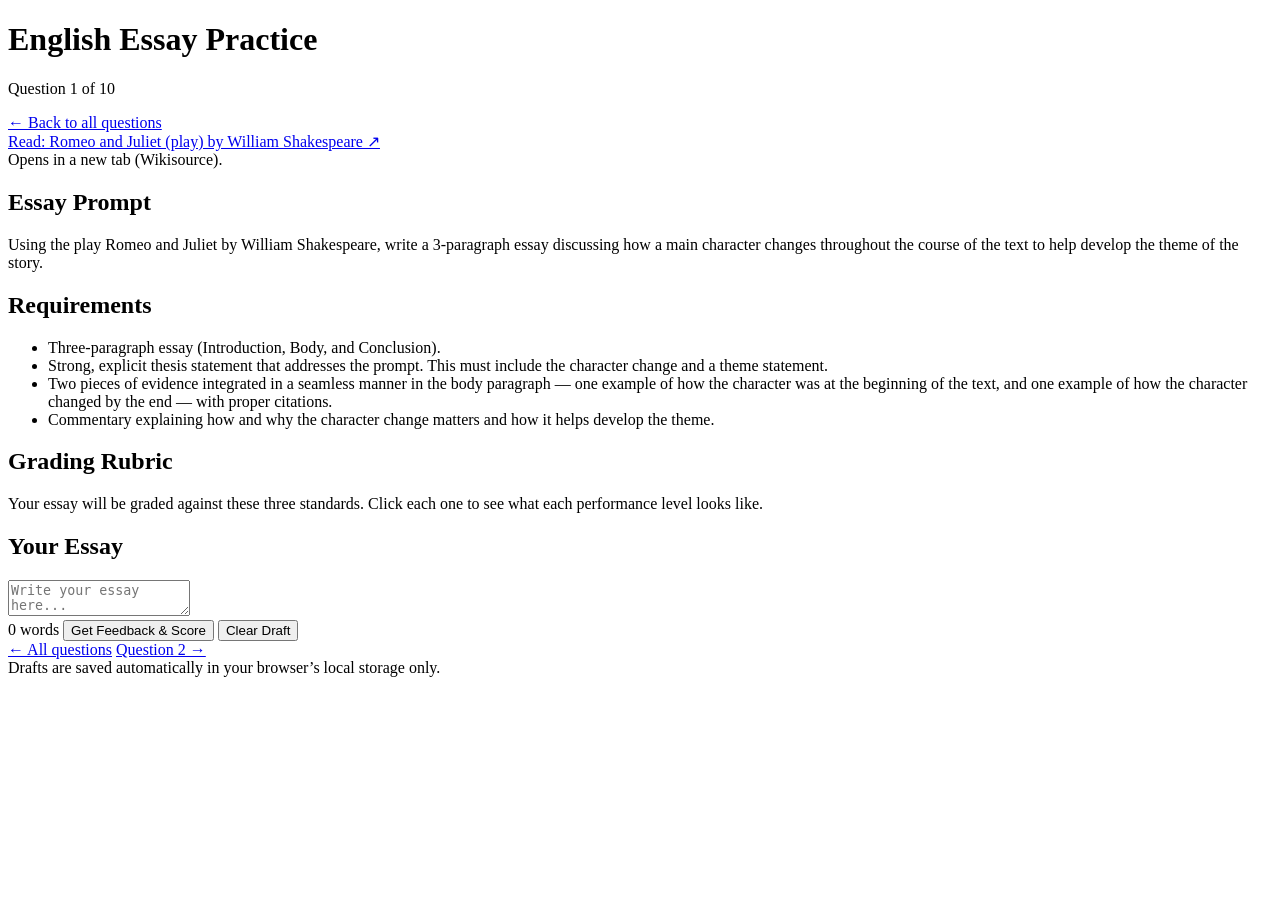
==== q1.html @ cc08bafa "Add files via upload" ====
<!DOCTYPE html>
<html lang="en">
<head>
<meta charset="UTF-8">
<meta name="viewport" content="width=device-width, initial-scale=1.0">
<title>Question 1: Romeo and Juliet - English Essay Practice</title>
<link rel="stylesheet" href="../css/style.css">
</head>
<body>
<header class="site-header">
  <h1>English Essay Practice</h1>
  <p>Question 1 of 10</p>
</header>
<main>
  <a class="back-link" href="../index.html">&larr; Back to all questions</a>

  <div class="text-link-box">
    <a class="story-link" href="https://en.wikisource.org/wiki/Romeo_and_Juliet" target="_blank" rel="noopener">Read: Romeo and Juliet (play) by William Shakespeare &#8599;</a>
    <div class="meta">Opens in a new tab (Wikisource).</div>
  </div>

  <div class="prompt-box">
    <h2>Essay Prompt</h2>
    <p>Using the play Romeo and Juliet by William Shakespeare, write a 3-paragraph essay discussing how a main character changes throughout the course of the text to help develop the theme of the story.</p>
  </div>

  <div class="requirements">
    <h2>Requirements</h2>
    <ul>
      <li>Three-paragraph essay (Introduction, Body, and Conclusion).</li>
      <li>Strong, explicit thesis statement that addresses the prompt. This must include the character change and a theme statement.</li>
      <li>Two pieces of evidence integrated in a seamless manner in the body paragraph &mdash; one example of how the character was at the beginning of the text, and one example of how the character changed by the end &mdash; with proper citations.</li>
      <li>Commentary explaining how and why the character change matters and how it helps develop the theme.</li>
    </ul>
  </div>

  <div class="rubric-section">
    <h2>Grading Rubric</h2>
    <p>Your essay will be graded against these three standards. Click each one to see what each performance level looks like.</p>
    <div id="rubric-container"></div>
  </div>

  <div class="essay-section">
    <h2>Your Essay</h2>
    <textarea id="essay" placeholder="Write your essay here..."></textarea>
    <div class="essay-controls">
      <span class="word-count" id="word-count">0 words</span>
      <button class="action-btn" id="copy-feedback-btn">Get Feedback &amp; Score</button>
      <button class="action-btn secondary" id="clear-btn">Clear Draft</button>
    </div>
    <div class="save-status" id="save-status"></div>
  </div>

  <div class="nav-buttons">
    <span><a href="../index.html">&larr; All questions</a></span>
    <span><a href="q2.html">Question 2 &rarr;</a></span>
  </div>
</main>
<footer>Drafts are saved automatically in your browser&rsquo;s local storage only.</footer>
<div class="toast" id="toast"></div>

<script>
  window.QUESTION_ID = "q1";
  window.QUESTION_PROMPT = "Using the play Romeo and Juliet by William Shakespeare, write a 3-paragraph essay discussing how a main character changes throughout the course of the text to help develop the theme of the story.";
</script>
<script src="../js/rubric.js"></script>
<script>
  window.renderRubric(document.getElementById("rubric-container"));
</script>
<script src="../js/script.js"></script>
</body>
</html>
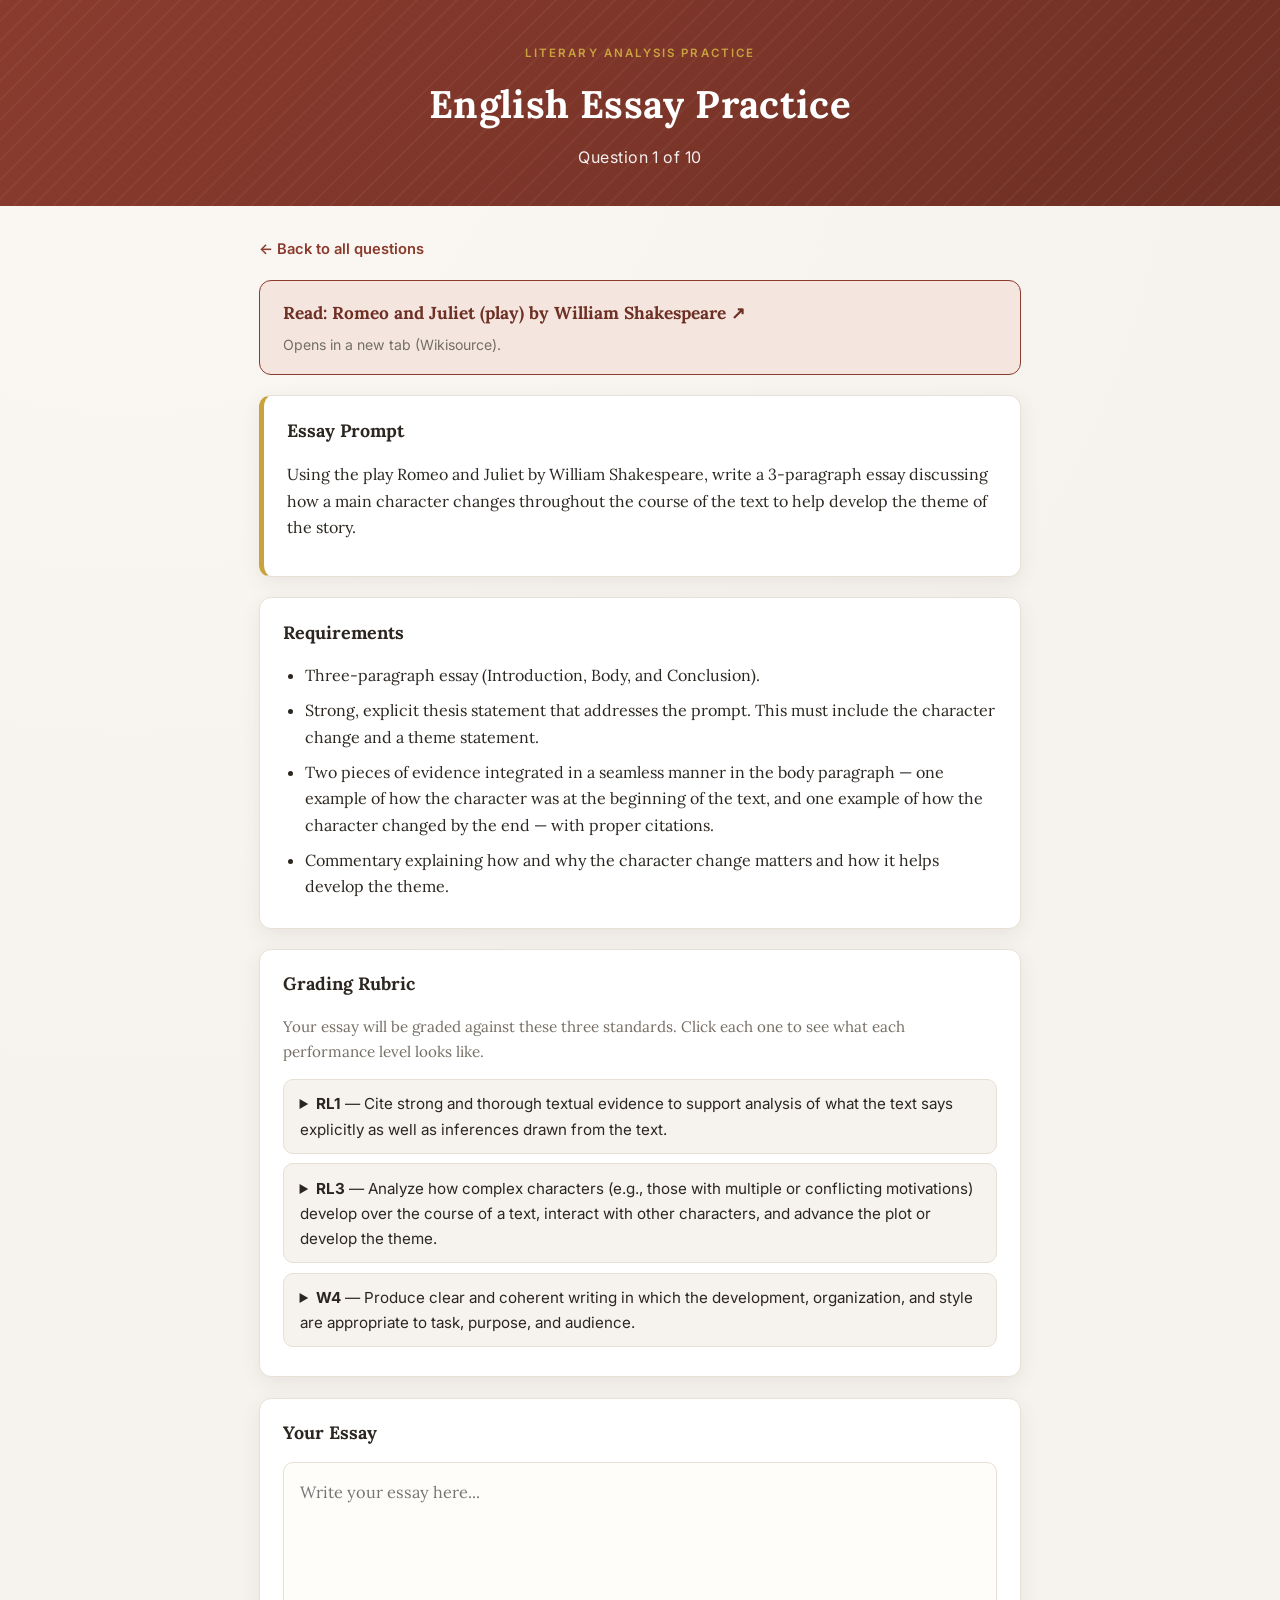
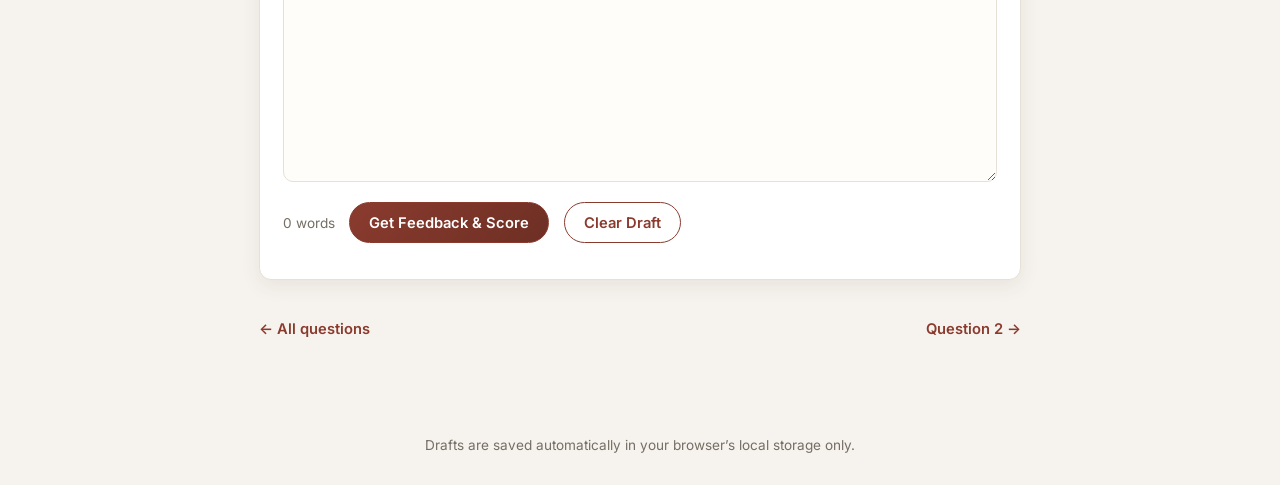
==== commit 844d7060: "Add files via upload" ====
--- a/q1.html
+++ b/q1.html
@@ -4,15 +4,16 @@
 <meta charset="UTF-8">
 <meta name="viewport" content="width=device-width, initial-scale=1.0">
 <title>Question 1: Romeo and Juliet - English Essay Practice</title>
-<link rel="stylesheet" href="../css/style.css">
+<link rel="stylesheet" href="style.css">
 </head>
 <body>
 <header class="site-header">
+  <span class="eyebrow">Literary Analysis Practice</span>
   <h1>English Essay Practice</h1>
   <p>Question 1 of 10</p>
 </header>
 <main>
-  <a class="back-link" href="../index.html">&larr; Back to all questions</a>
+  <a class="back-link" href="index.html">&larr; Back to all questions</a>
 
   <div class="text-link-box">
     <a class="story-link" href="https://en.wikisource.org/wiki/Romeo_and_Juliet" target="_blank" rel="noopener">Read: Romeo and Juliet (play) by William Shakespeare &#8599;</a>
@@ -52,7 +53,7 @@
   </div>
 
   <div class="nav-buttons">
-    <span><a href="../index.html">&larr; All questions</a></span>
+    <span><a href="index.html">&larr; All questions</a></span>
     <span><a href="q2.html">Question 2 &rarr;</a></span>
   </div>
 </main>
@@ -63,10 +64,10 @@
   window.QUESTION_ID = "q1";
   window.QUESTION_PROMPT = "Using the play Romeo and Juliet by William Shakespeare, write a 3-paragraph essay discussing how a main character changes throughout the course of the text to help develop the theme of the story.";
 </script>
-<script src="../js/rubric.js"></script>
+<script src="rubric.js"></script>
 <script>
   window.renderRubric(document.getElementById("rubric-container"));
 </script>
-<script src="../js/script.js"></script>
+<script src="script.js"></script>
 </body>
 </html>
--- a/style.css
+++ b/style.css
@@ -0,0 +1,435 @@
+@import url("https://fonts.googleapis.com/css2?family=Lora:ital,wght@0,400;0,500;0,600;0,700;1,400&family=Inter:wght@400;500;600;700&display=swap");
+
+:root {
+  --bg: #f6f3ee;
+  --card-bg: #ffffff;
+  --ink: #2b2620;
+  --muted: #756e64;
+  --accent: #8a3b2e;
+  --accent-dark: #6e2f24;
+  --accent-light: #f4e6de;
+  --gold: #c9a23e;
+  --border: #e6e0d6;
+  --good: #2e6b3e;
+  --max-width: 800px;
+  --shadow: 0 6px 20px rgba(60, 40, 20, 0.08);
+  --shadow-hover: 0 10px 28px rgba(60, 40, 20, 0.14);
+}
+
+* {
+  box-sizing: border-box;
+}
+
+body {
+  margin: 0;
+  font-family: "Lora", "Georgia", serif;
+  background: var(--bg);
+  background-image: radial-gradient(circle at 10% 0%, #fbf8f3 0%, var(--bg) 45%);
+  color: var(--ink);
+  line-height: 1.65;
+  -webkit-font-smoothing: antialiased;
+}
+
+/* ---------- Header ---------- */
+
+header.site-header {
+  background: linear-gradient(135deg, var(--accent) 0%, var(--accent-dark) 100%);
+  color: #fff;
+  padding: 2.4rem 1rem 2.2rem;
+  text-align: center;
+  position: relative;
+  overflow: hidden;
+}
+
+header.site-header::after {
+  content: "";
+  position: absolute;
+  inset: 0;
+  background: repeating-linear-gradient(
+    135deg,
+    rgba(255, 255, 255, 0.04) 0px,
+    rgba(255, 255, 255, 0.04) 2px,
+    transparent 2px,
+    transparent 14px
+  );
+  pointer-events: none;
+}
+
+header.site-header h1 {
+  margin: 0;
+  font-size: clamp(1.7rem, 5vw, 2.4rem);
+  font-weight: 700;
+  letter-spacing: 0.01em;
+  position: relative;
+}
+
+header.site-header p {
+  margin: 0.5rem 0 0;
+  opacity: 0.92;
+  font-size: 1rem;
+  font-family: "Inter", Arial, sans-serif;
+  letter-spacing: 0.03em;
+  position: relative;
+}
+
+header.site-header .eyebrow {
+  display: inline-block;
+  font-family: "Inter", Arial, sans-serif;
+  font-size: 0.72rem;
+  font-weight: 600;
+  letter-spacing: 0.18em;
+  text-transform: uppercase;
+  color: var(--gold);
+  margin-bottom: 0.6rem;
+  position: relative;
+}
+
+/* ---------- Layout ---------- */
+
+main {
+  max-width: var(--max-width);
+  margin: 0 auto;
+  padding: 1.8rem 1.2rem 4rem;
+}
+
+.intro {
+  background: var(--card-bg);
+  border: 1px solid var(--border);
+  border-radius: 12px;
+  padding: 1.3rem 1.6rem;
+  margin-bottom: 1.6rem;
+  box-shadow: var(--shadow);
+}
+
+.intro p {
+  margin: 0;
+}
+
+/* ---------- Question list ---------- */
+
+.question-list {
+  list-style: none;
+  margin: 0;
+  padding: 0;
+  display: grid;
+  gap: 0.85rem;
+}
+
+.question-card {
+  display: flex;
+  align-items: center;
+  gap: 0.9rem;
+  background: var(--card-bg);
+  border: 1px solid var(--border);
+  border-radius: 12px;
+  padding: 1.05rem 1.3rem;
+  text-decoration: none;
+  color: var(--ink);
+  box-shadow: var(--shadow);
+  transition: box-shadow 0.18s ease, transform 0.18s ease, border-color 0.18s ease;
+}
+
+.question-card:hover {
+  box-shadow: var(--shadow-hover);
+  transform: translateY(-2px);
+  border-color: var(--accent);
+}
+
+.question-card .q-num {
+  flex-shrink: 0;
+  display: flex;
+  align-items: center;
+  justify-content: center;
+  background: linear-gradient(135deg, var(--accent) 0%, var(--accent-dark) 100%);
+  color: #fff;
+  font-weight: 700;
+  border-radius: 50%;
+  width: 2.1rem;
+  height: 2.1rem;
+  font-family: "Inter", Arial, sans-serif;
+  font-size: 0.9rem;
+}
+
+.question-card .q-text {
+  display: flex;
+  flex-direction: column;
+}
+
+.question-card .q-title {
+  font-size: 1.12rem;
+  font-weight: 600;
+}
+
+.question-card .q-sub {
+  display: block;
+  color: var(--muted);
+  font-size: 0.88rem;
+  font-family: "Inter", Arial, sans-serif;
+  margin-top: 0.15rem;
+}
+
+.question-card .q-arrow {
+  margin-left: auto;
+  color: var(--accent);
+  font-size: 1.2rem;
+  flex-shrink: 0;
+  transition: transform 0.18s ease;
+}
+
+.question-card:hover .q-arrow {
+  transform: translateX(3px);
+}
+
+/* ---------- Question page ---------- */
+
+.back-link {
+  display: inline-flex;
+  align-items: center;
+  gap: 0.35rem;
+  margin-bottom: 1.2rem;
+  color: var(--accent);
+  text-decoration: none;
+  font-size: 0.92rem;
+  font-family: "Inter", Arial, sans-serif;
+  font-weight: 600;
+}
+
+.back-link:hover {
+  text-decoration: underline;
+}
+
+.text-link-box {
+  background: var(--accent-light);
+  border: 1px solid var(--accent);
+  border-radius: 12px;
+  padding: 1.1rem 1.4rem;
+  margin-bottom: 1.3rem;
+}
+
+.text-link-box a.story-link {
+  font-weight: 700;
+  color: var(--accent-dark);
+  font-size: 1.08rem;
+  text-decoration: none;
+}
+
+.text-link-box a.story-link:hover {
+  text-decoration: underline;
+}
+
+.text-link-box .meta {
+  color: var(--muted);
+  font-size: 0.88rem;
+  margin-top: 0.35rem;
+  font-family: "Inter", Arial, sans-serif;
+}
+
+.prompt-box,
+.requirements,
+.rubric-section,
+.essay-section {
+  background: var(--card-bg);
+  border: 1px solid var(--border);
+  border-radius: 12px;
+  padding: 1.2rem 1.4rem;
+  margin-bottom: 1.3rem;
+  box-shadow: var(--shadow);
+}
+
+.prompt-box {
+  border-left: 5px solid var(--gold);
+}
+
+.prompt-box h2,
+.requirements h2,
+.rubric-section h2,
+.essay-section h2 {
+  margin-top: 0;
+  font-size: 1.12rem;
+  font-weight: 700;
+  display: flex;
+  align-items: center;
+  gap: 0.5rem;
+}
+
+.requirements ul {
+  margin: 0.6rem 0 0;
+  padding-left: 1.4rem;
+}
+
+.requirements li {
+  margin-bottom: 0.55rem;
+}
+
+.rubric-section p {
+  color: var(--muted);
+  font-size: 0.95rem;
+  margin-top: 0.4rem;
+}
+
+details.rubric-standard {
+  border: 1px solid var(--border);
+  border-radius: 10px;
+  padding: 0.7rem 1rem;
+  margin-bottom: 0.6rem;
+  background: var(--bg);
+  transition: border-color 0.15s ease;
+}
+
+details.rubric-standard:hover {
+  border-color: var(--gold);
+}
+
+details.rubric-standard summary {
+  cursor: pointer;
+  font-family: "Inter", Arial, sans-serif;
+  font-size: 0.95rem;
+}
+
+dl.rubric-levels {
+  margin: 0.8rem 0 0.2rem;
+}
+
+dl.rubric-levels dt {
+  font-weight: 700;
+  font-family: "Inter", Arial, sans-serif;
+  font-size: 0.88rem;
+  margin-top: 0.7rem;
+  color: var(--accent-dark);
+}
+
+dl.rubric-levels dd {
+  margin: 0.25rem 0 0;
+  color: var(--muted);
+  font-size: 0.92rem;
+}
+
+/* ---------- Essay box ---------- */
+
+textarea#essay {
+  width: 100%;
+  min-height: 320px;
+  font-family: "Lora", "Georgia", serif;
+  font-size: 1.02rem;
+  line-height: 1.7;
+  padding: 1rem;
+  border: 1px solid var(--border);
+  border-radius: 10px;
+  resize: vertical;
+  background: #fffdfa;
+  color: var(--ink);
+  transition: border-color 0.15s ease, box-shadow 0.15s ease;
+}
+
+textarea#essay:focus {
+  outline: none;
+  border-color: var(--accent);
+  box-shadow: 0 0 0 3px var(--accent-light);
+}
+
+.essay-controls {
+  display: flex;
+  flex-wrap: wrap;
+  align-items: center;
+  gap: 0.9rem;
+  margin-top: 0.8rem;
+}
+
+.word-count {
+  font-family: "Inter", Arial, sans-serif;
+  font-size: 0.85rem;
+  color: var(--muted);
+}
+
+button.action-btn {
+  font-family: "Inter", Arial, sans-serif;
+  font-weight: 600;
+  font-size: 0.92rem;
+  padding: 0.65rem 1.2rem;
+  border-radius: 999px;
+  border: 1px solid var(--accent);
+  background: linear-gradient(135deg, var(--accent) 0%, var(--accent-dark) 100%);
+  color: #fff;
+  cursor: pointer;
+  transition: transform 0.12s ease, box-shadow 0.12s ease;
+}
+
+button.action-btn:hover {
+  box-shadow: 0 4px 12px rgba(138, 59, 46, 0.35);
+  transform: translateY(-1px);
+}
+
+button.action-btn.secondary {
+  background: transparent;
+  color: var(--accent);
+}
+
+button.action-btn.secondary:hover {
+  background: var(--accent-light);
+  box-shadow: none;
+}
+
+.save-status {
+  font-family: "Inter", Arial, sans-serif;
+  font-size: 0.85rem;
+  color: var(--good);
+  min-height: 1.2em;
+}
+
+/* ---------- Toast ---------- */
+
+.toast {
+  position: fixed;
+  bottom: 1.4rem;
+  left: 50%;
+  transform: translateX(-50%);
+  background: var(--ink);
+  color: #fff;
+  padding: 0.75rem 1.3rem;
+  border-radius: 999px;
+  font-family: "Inter", Arial, sans-serif;
+  font-size: 0.88rem;
+  box-shadow: 0 8px 24px rgba(0, 0, 0, 0.25);
+  opacity: 0;
+  transition: opacity 0.25s ease, transform 0.25s ease;
+  pointer-events: none;
+  max-width: 90%;
+  text-align: center;
+}
+
+.toast.show {
+  opacity: 1;
+  transform: translateX(-50%) translateY(-4px);
+}
+
+/* ---------- Nav buttons ---------- */
+
+.nav-buttons {
+  display: flex;
+  justify-content: space-between;
+  margin-top: 2.2rem;
+  font-family: "Inter", Arial, sans-serif;
+  font-weight: 600;
+}
+
+.nav-buttons a {
+  text-decoration: none;
+  color: var(--accent);
+  font-size: 0.92rem;
+  transition: color 0.15s ease;
+}
+
+.nav-buttons a:hover {
+  color: var(--accent-dark);
+  text-decoration: underline;
+}
+
+/* ---------- Footer ---------- */
+
+footer {
+  text-align: center;
+  color: var(--muted);
+  font-size: 0.85rem;
+  padding: 1.8rem 1rem;
+  font-family: "Inter", Arial, sans-serif;
+}
